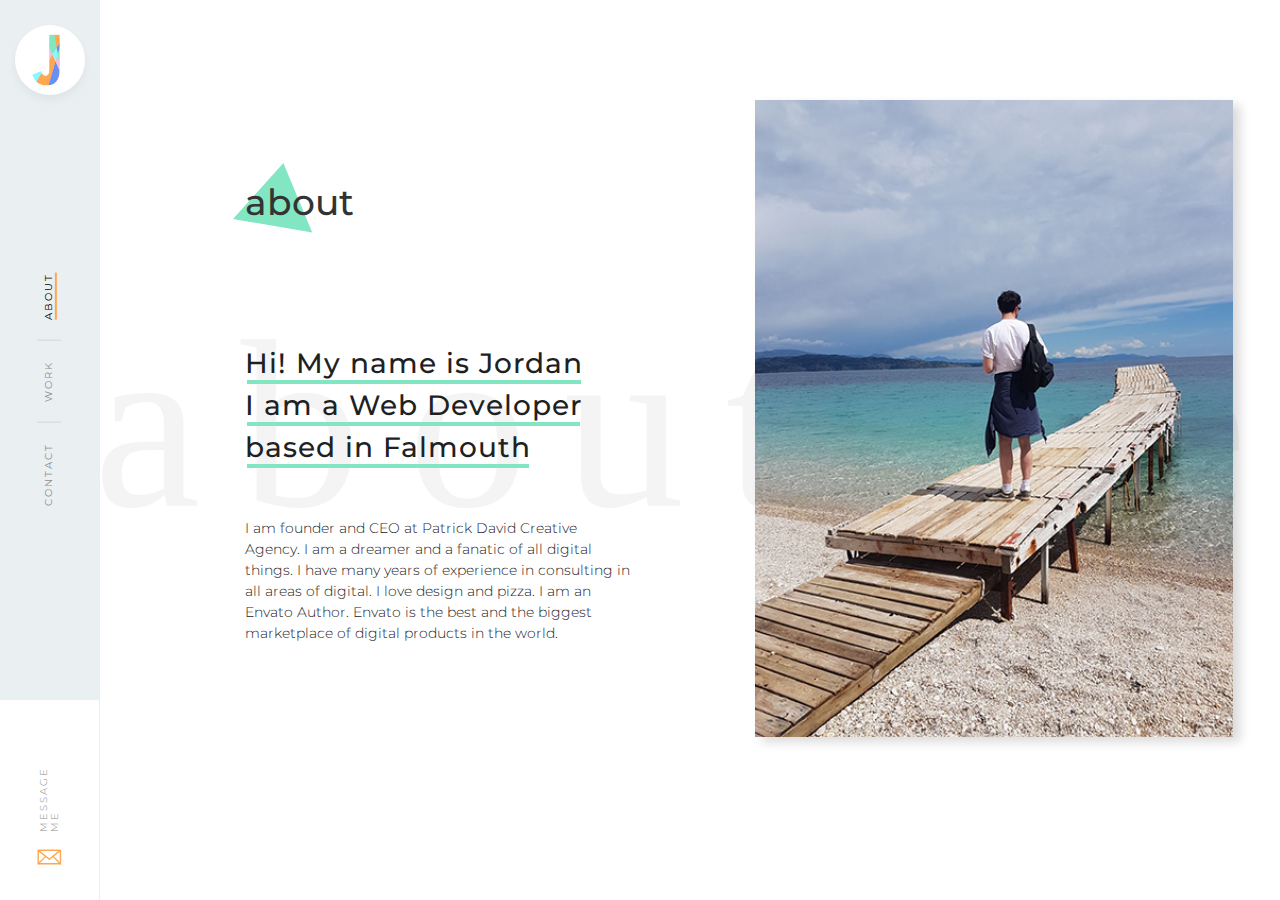
==== about.html @ d9e6fb69 "temporary portfolio" ====
<!DOCTYPE html>
<html lang="en">

  <head>
    <meta charset="utf-8">
    <meta http-equiv="X-UA-Compatible" content="IE=edge">
    <meta name="viewport" content="width=device-width, initial-scale=1">

    <!-- Meta tags to fill out -->
    <meta name="description" content="">
    <meta name="keywords" content="">
    <meta name="author" content="">

    <!-- Other site tags to fill out -->
    <title>Jordan Phillipps | Cornish Web Developer</title>
    <link rel="icon" href="favicon.ico">

    <!-- Main Site Stylesheet -->
    <link rel="stylesheet" href="assets/css/style.css" media="screen" title="Main Style">
    <!-- Main Site Stylesheet -->
    <link rel="stylesheet" href="assets/css/mediaqueries.css" media="screen" title="Main Style">
    <!-- Bootstrap Element Stylesheet -->
    <link rel="stylesheet" href="assets/css/bootstrap-style.css" media="screen">
    <!-- IE10 Viewport Bug Workaround -->
    <link rel="stylesheet" href="assets/css/ie10-viewport-workaround.css" media="screen">

    <!-- Get Bootstrap 3.3.7 CSS from CDN -->
    <link rel="stylesheet" href="https://maxcdn.bootstrapcdn.com/bootstrap/3.3.7/css/bootstrap.min.css" integrity="sha384-BVYiiSIFeK1dGmJRAkycuHAHRg32OmUcww7on3RYdg4Va+PmSTsz/K68vbdEjh4u" crossorigin="anonymous">
    <!-- Get FontAwesome 4.7.0 CSS from CDN -->
    <link rel="stylesheet" href="https://maxcdn.bootstrapcdn.com/font-awesome/4.7.0/css/font-awesome.min.css" integrity="sha384-wvfXpqpZZVQGK6TAh5PVlGOfQNHSoD2xbE+QkPxCAFlNEevoEH3Sl0sibVcOQVnN" crossorigin="anonymous">
    <!-- fonts -->
    <link href="https://fonts.googleapis.com/css?family=Montserrat:300,400,500" rel="stylesheet">
  </head>

  <body>
    <!-- Site Header Section -->

    <header role="banner" id="header">
        <div class="wrapper">
            <a href="index.html">
                <div class="logo">
                    <svg width="100%" height="100%" viewBox="0 0 154 286" version="1.1" xmlns="http://www.w3.org/2000/svg" xmlns:xlink="http://www.w3.org/1999/xlink" xml:space="preserve" style="fill-rule:evenodd;clip-rule:evenodd;stroke-linejoin:round;stroke-miterlimit:1.41421;"><path d="M78.792,282.965c48.427,0 73.364,-33.61 73.364,-82.76l0,-196.716l-57.101,0l0,201.414c0,15.179 -8.674,25.659 -21.323,25.659c-13.01,0 -21.684,-14.094 -24.575,-26.382l-47.343,19.877c8.674,29.635 36.863,58.908 76.978,58.908Z" style="fill:#f5f5f5;fill-rule:nonzero;"/><clipPath id="_clip1"><path d="M78.792,282.965c48.427,0 73.364,-33.61 73.364,-82.76l0,-196.716l-57.101,0l0,201.414c0,15.179 -8.674,25.659 -21.323,25.659c-13.01,0 -21.684,-14.094 -24.575,-26.382l-47.343,19.877c8.674,29.635 36.863,58.908 76.978,58.908Z" clip-rule="nonzero"/></clipPath><g clip-path="url(#_clip1)"><path d="M129.299,148.217l23.359,51.366l-2.701,71.577l-62.55,13.196l41.892,-136.139Z" style="fill:#688ff4;"/><path d="M39.233,280.087l-52.658,-53.45l71.216,-26.215l-18.558,79.665Z" style="fill:#89f8ff;"/><path d="M161.637,182.38l-0.909,21.337l-51.747,-123.462l47.583,-11.423l5.073,113.548Z" style="fill:#82e6c2;"/><path d="M161.116,222.208l-31.735,-72.072l11.844,-41.023l19.891,113.095Z" style="fill:#f2bce0;"/><path d="M114.565,115.015l-22.092,33.348l1.47,-98.497l20.622,65.149Z" style="fill:#f2bce0;"/><path d="M154.147,-3.818l4.951,57.902l-25.132,26.246l-13.908,-79.335l34.089,-4.813Z" style="fill:#ffa750;"/><path d="M135.383,75.896l-22.231,37.383l-52.838,-119.996l57.473,-17.429l17.596,100.042Z" style="fill:#82e6c2;"/><path d="M113.152,113.279l16.229,36.857l-60.287,208.81l-81.135,-35.147l125.193,-210.52Z" style="fill:#ffa750;"/><path d="M141.225,109.113l-5.842,-33.217l32.32,-45.211l-26.478,78.428Z" style="fill:#688ff4;"/><path d="M141.225,109.113l-11.844,41.023l-16.229,-36.857l22.231,-37.383l5.842,33.217Z" style="fill:#89f8ff;"/></g></svg>
                </div>
            </a>
            <nav>
              <ul>
                <li><a href="#">Contact</a></li>
                <li><a href="portfolio.html">Work</a></li>
                <li><a class="active" href="about.html">About</a></li>
              </ul>
            </nav>
        </div>
      
        
         
        <a href="#"><div class="social">
          <h5>Message Me</h5>
          <svg width="100%" height="100%" viewBox="0 0 18 12" version="1.1" xmlns="http://www.w3.org/2000/svg" xmlns:xlink="http://www.w3.org/1999/xlink" xml:space="preserve" style="fill-rule:evenodd;clip-rule:evenodd;stroke-linecap:round;stroke-linejoin:round;stroke-miterlimit:1.41421;"><g><rect x="0.866" y="0.866" width="16.011" height="9.607" style="fill:none;stroke-width:1px;stroke:#ffa750;"/><path d="M8.872,7.271l7.925,-6.405l-15.851,0l7.926,6.405Z" style="fill:none;stroke-width:1px;stroke:#ffa750;"/><path d="M0.946,10.473l5.284,-5.284" style="fill:none;stroke-width:1px;stroke:#ffa750;"/><path d="M16.878,10.473l-5.284,-5.284" style="fill:none;stroke-width:1px;stroke:#ffa750;"/></g></svg>
        </div></a>
        
      
    </header>

    <main>
       <section class="about-me">
            <div class="bg-about">
                <img src="assets/img/aboutbg.svg">
            </div>
           <article>
                <div class="text">
                    <h1>about</h1>

                    <h2>
                        <div class="underline-head">
                            <div>Hi!</div>
                            <div>My</div>
                            <div>name</div>
                            <div>is</div>
                            <div>Jordan</div>
                        </div>
                        <div class="underline-head">
                            <div>I</div>
                            <div>am</div>
                            <div>a</div>
                            <div>Web</div>
                            <div>Developer</div>
                        </div>
                        <div class="underline-head">
                            <div>based</div>
                            <div>in</div>
                            <div>Falmouth</div>
                        </div>
                    </h2>
                    <p>
                        I am founder and CEO at Patrick David Creative Agency. I am a dreamer and a fanatic of all digital things. I have many years of experience in consulting in all areas of digital. I love design and pizza. I am an Envato Author. Envato is the best and the biggest marketplace of digital products in the world.
                    </p>
                    
                </div>
                <figure class="figure">
                    <img src="assets/img/aboutjordan.jpg" alt="Jordan Phillipps Portfolio">
                </figure>
           </article>
       </section>
    </main>

    

    <!-- Page Specific Content Section -->


    <!-- Site Footer Section -->

   

    <!-- Get jQuery 3.1.1 from CDN -->
    <script src="https://ajax.googleapis.com/ajax/libs/jquery/3.1.1/jquery.min.js" integrity="sha384-3ceskX3iaEnIogmQchP8opvBy3Mi7Ce34nWjpBIwVTHfGYWQS9jwHDVRnpKKHJg7" crossorigin="anonymous"></script>
    <!-- Get Bootstrap 3.3.7 JavaScript from CDN -->
    <script src="https://maxcdn.bootstrapcdn.com/bootstrap/3.3.7/js/bootstrap.min.js" integrity="sha384-Tc5IQib027qvyjSMfHjOMaLkfuWVxZxUPnCJA7l2mCWNIpG9mGCD8wGNIcPD7Txa" crossorigin="anonymous"></script>
    <!-- IE10 Viewport Bug Workaround -->
    <script src="assets/js/ie10-viewport-workaround.js"></script>
    <script src="assets/js/script.js"></script>
  </body>

</html>
---- assets/css/style.css ----
/* ==========================================================================
   Main Components
   ========================================================================== */
main {
	width: calc(100% - 100px);
	float: right;
	background-color: #fff;
	z-index: 1;
}

body {
	font-family: 'Montserrat', sans-serif !important;
}

/* ==========================================================================
   Header + Nav
   ========================================================================== */

#header {
	display: -ms-flexbox;
    display: flex;
    -ms-flex-direction: column;
    flex-direction: column;
    position: fixed;
    top: 0;
    left: 0;
    width: 100px;
    height: 100vh;
    background: #eaeff2;
    border-right: 1px solid #ededed;
    z-index: 9999;
}

#header .wrapper {
    position: relative;
    height: calc(100% - 200px);
    padding-top: 25px;
}

#header .logo {
	width: 70px;
	height: 70px;
	background-color: #fff;
	border-radius: 50%;
	position: absolute;
	top: 25px;
	left: 15px;
	box-shadow: 0 5px 10px rgba(0,0,0,.05);
	z-index: 1;
	transform: translateZ(0);
	transition: .4s cubic-bezier(.215,.61,.355,1);
}


#header .logo svg {
	width: 28px;
	height: 52px;
	position: absolute;
	left: 50%;
	top: 50%;
	margin-top: -26px;
	margin-left: -18px;
	transition: .2s ease;
}

#header .logo:hover {
	box-shadow: 0 10px 20px rgba(0,0,0,.1);
	transform: scale(1.05);
}

#header .logo:hover svg {
	transform: rotate(20deg);
}

nav {
	position: absolute;
    top: 102px;
    right: 0;
    bottom: 0;
    left: 0;
}

nav ul {
	display: -ms-flexbox;
    display: flex;
    -ms-flex-direction: row;
    flex-direction: row;
    position: absolute;
    top: calc(50% - 24px);
    left: calc(100% - 50px);
    transform: translateX(-50%) rotate(-90deg);
    margin:0;
    padding: 0;
}

nav ul li {
	list-style: none;
	padding: 5px 20px;
	font-size: 10px;
	text-transform: uppercase;
	letter-spacing: 2px;
	font-weight: 400;
}

nav li:nth-child(2) {
    border-right: 1px solid #d1d6da;
    border-left: 1px solid #d1d6da;
}

nav li a {
	color: #8e8e8e;
	text-decoration: none;
	border-bottom: 2px solid transparent;
	transition: 0.2s ease;
}

nav li a:hover, 
nav li a:active {
	color: #000;
	border-bottom: 2px solid #ffa750;
	text-decoration: none;
}

nav li a.active {
	color: #000;
	border-bottom: 2px solid #ffa750;
	text-decoration: none;
}

nav ul li:nth-child(3) {
    -ms-flex-order: 1;
    order: 1;
}

.social {
	position: absolute;
	bottom: 0;
	left: 0;
	width: 99px;
	height: 200px;
	background-color: #fff;
}

.social h5 {
	display: -ms-flexbox;
    display: flex;
    -ms-flex-direction: row;
    flex-direction: row;
    position: absolute;
    top: calc(50% - 24px);
    left: calc(100% - 50px);
    transform: translateX(-50%) rotate(-90deg);
    margin: 0;
    padding:0;
    color: #8E8E8E;
    font-weight: 300;
    letter-spacing: 2px;
    font-size: 10px;
    margin-bottom: 20px;
    text-transform: uppercase;
    width: 90px;
    transition: .4s ease;
}
.social svg {
	width: 25px;
	height: 25px;
	left: 50%;
	position: absolute;
	margin-left: -12.5px;
	bottom: 30px;
	transition: .4s ease;
}

.social:hover svg {
	transform: translateY(-3px);
}

.social:hover h5 {
	transform: translateX(-50%) translateY(3px) rotate(-90deg);
}

/* ==========================================================================
   Hero 
   ========================================================================== */

.hero-overlay {
	background-image: url(../img/me.jpg);
	background-size: cover;
	height: 100vh;
	width: 100%;
	background-position: right;
	float: right;
	
}

.hero-overlay .grid {
	background-image: url(../img/guides.svg);
	position: absolute;
	top: 0;
	left:0;
	right: 0;
	bottom: 0;
	background-repeat: no-repeat;
	background-size: cover;
	transform: translateX(-100px);
	transition: 1s;
}

.hero-overlay .design {
	position: absolute;
	top: 50%;
	left: 50%;
	transform: translate(-50%, -50%);
	z-index: 1;
	width: 100%;
	height: auto;
	overflow: hidden;
	opacity: 0;
	transition: opacity .8s ease;
}

.hero-overlay .design svg {
	width: 140%;
	height: auto;
	transform:translate(-5%);

}

.hero-overlay .circle {
	position: absolute;
	top: 50%;
	left: 50%;
	margin-left: -130px;
	margin-top: -130px;
	width: 260px;
	height: 260px;
	background-color: #1D221F;
	border-radius: 50%;
	z-index: 2;
	box-shadow: 0 15px 10px rgba(0,0,0,.07);
	transition: transform 1s cubic-bezier(0.24,-0.37, 0, 1.36);
	transform: translateX(-4000px);

}

.hero-overlay .text {
	position: absolute;
	top: 50%;
	left: 50%;
	transform: translate(-50%,-50%);
	z-index: 3;
	text-align: center;
}

.hero-overlay .text h1 {
	color: #ffa750;
	font-size:2.5em;
	letter-spacing: 2px;
	font-weight: 800;
	transition: .5s ease;
	transform: translateY(-2000px);
}

.hero-overlay .text h1:after {
	content: '';
	display: block;
	height: 6px;
	width: 100%;
	background-color: #ffa750;
	margin:10px 0 20px 0;

}

.hero-overlay .text h2 {
	color: #fff;
	font-size:1.3em;
	letter-spacing: 2px;
	font-weight: 400;
	transition: .5s ease;
	transform: translateY(2000px);
}

.hero-overlay .social-media ul {
	position: absolute;
	bottom:20px;
	right: 50px;
}

.social-media li {
	font-size: 1em;
	letter-spacing: 2px;
	font-weight: 400;
	display: inline-block;
	text-decoration: none;
	transition: .4s ease;
	margin-right: 15px;
	border-bottom: 2px solid transparent;
}

.social-media li:hover {
	border-bottom: 2px solid #ffa750;
	text-decoration: none;
}

.social-media li:last-child {
	margin-right: 0;
}

.social-media li a {
	color: #fff;
}

.social-media li a:hover {
	text-decoration: none;
}

/* ==========================================================================
   About Me 
   ========================================================================== */

.about-me {
	position: relative;
	padding: 100px 4%;
	background-color: #fff;
	z-index: 2;
}

.about-me .bg-about {
	position: absolute;
    top: 50%;
    left: 50%;
    transform: translate(-50%, -50%);
    z-index: 1;
    width: 100%;
    height: auto;
    overflow: hidden;
    z-index: -1;
}

.about-me article {
    display: -ms-flexbox;
    display: flex;
    -ms-flex-direction: row;
    flex-direction: row;
    -ms-flex-pack: justify;
    justify-content: space-between;
    flex-flow: row wrap;
}

.about-me .text {
	display: -ms-flexbox;
    display: flex;
    -ms-flex-direction: column;
    flex-direction: column;
    -ms-flex-pack: center;
    justify-content: center;
    width: 36%;
    text-align: center;
    margin-left: 9%;
}

.about-me h1 {
	position: relative;
	text-align: left;
	margin:0;
	margin-bottom: 100px;
}

.about-me h1:before {
	content: '';
    background-image: url(../img/about.svg);
    width: 16px;
    position: absolute;
    left: -12px;
    top: -20px;
    background-repeat: no-repeat;
    height: 70px;
    width: 90px;
    z-index: -1;
}

.about-me h2 {
	font-size: 2em;
	font-weight: 500;
	text-align: start;
	line-height: 1.5em;
	letter-spacing: 1px;
	color: #1d221F;
}

.about-me .underline-head {
	display: inline-block;
	vertical-align: top;
	text-align: start;
	position: relative;
	overflow:hidden;
}

.about-me .underline-head:after {
	content: "";
    position: absolute;
    right: 2px;
    bottom: 0;
    left: 2px;
    height: 4px;
    background: #82E6C2;
    transform-origin: left center;
    transition: transform 1s cubic-bezier(.25,.46,.45,.94) .2s;
    z-index: -1;
}

.about-me .underline-head div {
	display: inline-block;
	position: relative;
}

.about-me p {
	font-size: 1em;
	font-weight: 300;
	line-height: 1.5em;
	color: #1d221F;
	text-align: start;
	margin-top: 40px;
}

.about-me .figure {
	width: 44%;
    position: relative;
   display: -ms-flexbox;
    display: flex;
    -ms-flex-direction: column;
    flex-direction: column;
    -ms-flex-pack: center;
    justify-content: center;

}

.about-me .figure img {
	display: block;
	width: 100%;
	box-shadow: 7px 5px 10px rgba(0,0,0,0.15);
}

/* ==========================================================================
   Portfolio
   ========================================================================== */

.portfolio {
	position: relative;
	padding:100px 4%;
	background-color: #fff;
}

.portfolio .bg-port {
	position: absolute;
    top: 50%;
    left: 50%;
    transform: translate(-50%, -50%);
    z-index: 1;
    width: 100%;
    height: auto;
    overflow: hidden;
    z-index: 1;
}

.portfolio .title {
	padding: 20px 5%;
	position: relative;
	z-index: 2;
}

.portfolio .title h1 {
	position: relative;
	text-align: left;
	margin:0;
	margin-bottom: 50px;
	z-index: 1;
}

.portfolio .title h1:before {
	content: '';
    background-image: url(../img/work.svg);
    width: 16px;
    position: absolute;
    left: -5px;
    top: -20px;
    background-repeat: no-repeat;
    height: 70px;
    width: 90px;
    z-index:-1;
}

.portfolio .title p {
	font-size: 1.4em;
	font-weight: 500;
	margin-bottom: 20px;
}

.portfolio .wrapper {
	display: grid;
	display: -ms-grid;
	grid-template-columns:repeat(2, 1fr);
	-ms-grid-columns:repeat(2, 1fr);
	grid-gap:1em;
	padding: 0 5%;
	position: relative;
	z-index: 2;
}

.portfolio .wrapper > div {
	background-color: #ddd;
}

.project-wrapper {
	position: relative;
	width: 100%;
	height: 300px;
	overflow: hidden;
}

.project-wrapper .title {
    position: absolute;
    top: 50%;
    left: 50%;
    transform: translate(-50%,-50%);
    color: #fff;
    font-weight: 800;
    font-size: 2em;
    width: 100%;
    text-align: center;
}

.project-wrapper .project {
    position: absolute;
    top: 0;
    left: 0;
    right: 0;
    bottom: 0;
}

.project-wrapper .project .bg {
	background-size: cover;
    background-position: 0 0;
    position: absolute;
    width: calc(100% + 20px);
    height: 100%;
    filter: contrast(150%);
    transition: transform .3s ease-in-out;
}

.project-wrapper:hover .project .bg {
    transform: translateX(-20px);
}

.project-wrapper .project svg {
	position: absolute;
    top: 0;
    right: 0;
    left: 0;
    bottom: 0;
    transform: scale(1.5);
    transition: transform .3s ease-in-out;
    height: 100%;
    opacity: .7;
}

.project-wrapper:hover .project svg {
	transform: scale(1.7);
}

.project-wrapper .project .overlay {
    position: absolute;
    top: 0;
    bottom:0;
    left: 0;
    right: 0;
    opacity: .5;
    z-index: 1;
}

.project-wrapper .project .title h3 {
	margin: 0 0 10px 0;
	transition: transform .3s ease;

}

.project-wrapper .project .title h3:after {
	content: '';
	display: block;
	height: 3px;
	width: 40px;
	background-color: #fff;
	margin: 10px auto 0;
}

.project-wrapper .project .title span {
	font-size: .5em;
	font-weight: 300;
	opacity: 0;
	transition: opacity .3s ease, transform .3s ease;
	display: block;
	margin-top: -20px;
}

.project-wrapper:hover .project .title h3 {
	transform: translateY(-10px);
}

.project-wrapper:hover .project .title span {
	opacity: 1;
	transform: translateY(20px);
}
---- assets/css/mediaqueries.css ----
@media (min-width: 320px) and (max-width: 767px) {

	/** MAIN COMPONENTS **/

	main {
		width: 100%;
		float: right;
	}

	html {
		background: #eaeff2;
		padding-top:93px;
	}

	/** HEADER & NAV **/

	#header {
		display: -ms-flexbox;
	    display: flex;
	    -ms-flex-direction: column;
	    flex-direction: column;
	    position: fixed;
	    top: 0;
	    left: 0;
	    width: 100%;
	    height: 46px;
	    background: #eaeff2;
	    border-right: none;
	    border-bottom: 1px solid #d1d6da;
	}

	#header .wrapper {
	    position: relative;
	    height: 46px;
	    padding-top: 0;
	}

	#header .logo {
		width: 70px;
		height: 70px;
		background-color: #fff;
		border-radius: 50%;
		position: absolute;
		top: 58px;
		left: calc(50% - 35px);
		box-shadow: 0 -3px 10px rgba(0,0,0,.05);
		z-index: 1;
		transition: .4s cubic-bezier(.215,.61,.355,1);
	}

	#header .logo.shrink {
    	transform-origin: 50% -200%;
    	transform: translate3d(0,-50px,0) scale(.5);
	}

	nav {
		top: 0;
		background: #fff;
	}

	nav ul {
		position: static;
		height: 100%;
		transform: none;
	}

	nav ul li {
		flex: 1;
		padding: 0;
		text-align: center;
	}

	nav ul li:nth-child(3) {
	    -ms-flex-order: initial;
	    order: initial;
	}

	nav li a {
		height: 100%;
		position: relative;
		white-space: nowrap;
		display: block;
		margin:0;
		padding: 0;
		line-height: 44px;
	}

	.social {
		display: none;
	}

	/** HOME HERO **/


	.hero-overlay .grid {
		display: none;
	}

	.hero-overlay .circle {
		margin-left: -90px;
		margin-top: -90px;
		width: 180px;
		height: 180px;
	}

	.hero-overlay .text h1 {
		font-size: 2em;
	}

	.hero-overlay .text h2 {
		font-size: 1em;
	}

	.hero-overlay .social-media ul {
		margin:0;
		padding: 0;
		right: 0;
		left: 0;
		width: 100%;
		text-align: center;
	}

	.social-media li {
		font-size: .8em;
	}


	/** ABOUT PAGE **/

	.about-me .text {
	    width: 100%;
	    margin-left: 9%;
	}

	.about-me .figure {
		width: 100%;
		margin-right: 20%;
		margin-top: 50px;
	}

	.about-me h2 {
		font-size: 1.5em;
	}

	.about-me .bg-about {
		position: absolute;
	    top: 75%;
	    left: 90%;
	    transform: translate(-50%, -50%) rotate(-90deg);
	    z-index: 1;
	    width: 100%;
	    height: auto;
	    overflow: hidden;
	    z-index: -1;
	}

	.about-me .figure img {
		box-shadow: 3px 3px 10px rgba(0,0,0,0.15);
	}

	/** PORTFOLIO PAGE **/

	.portfolio .title p {
		font-size: 1.2em;
	}

	.portfolio .wrapper {
		grid-template-columns:repeat(1, 1fr);
		-ms-grid-columns:repeat(1, 1fr);
	}

	.project-wrapper {
		height: 250px
	}
}


@media (min-width: 1440px) {

	/*** NAV ***/

	nav ul li {
		padding: 5px 30px;
	}


	/** PORTFOLIO PAGE **/

	.portfolio {
		padding: 100px 10%;
	}
}
---- assets/css/ie10-viewport-workaround.css ----
@-ms-viewport       { width: device-width; }
@-o-viewport        { width: device-width; }
@viewport           { width: device-width; }
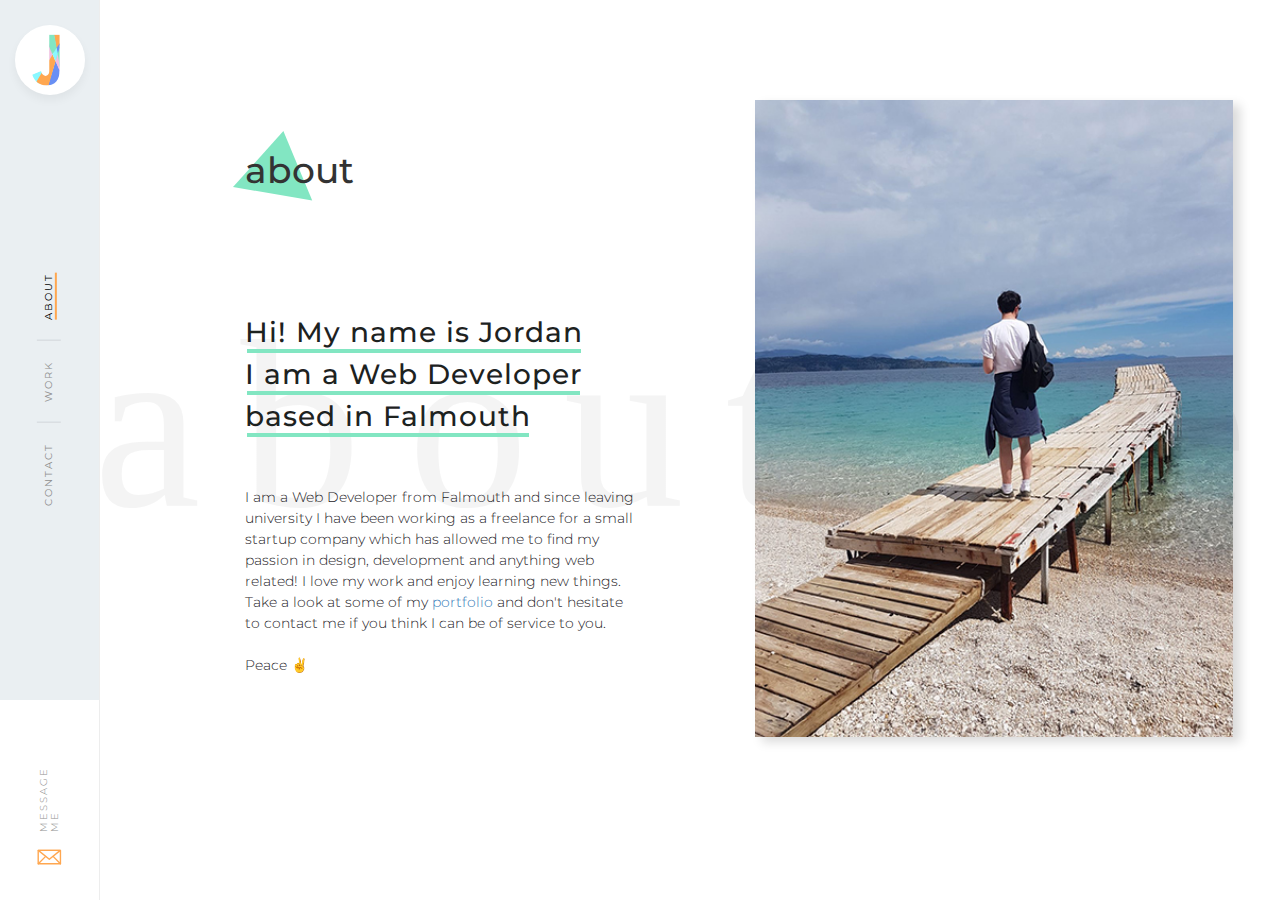
==== commit 0d184373: "temporary portfolio files" ====
--- a/about.html
+++ b/about.html
@@ -53,7 +53,7 @@
       
         
          
-        <a href="#"><div class="social">
+        <a href="mailto:jordphillipps@hotmail.com?subject=Hi Jordan!"><div class="social">
           <h5>Message Me</h5>
           <svg width="100%" height="100%" viewBox="0 0 18 12" version="1.1" xmlns="http://www.w3.org/2000/svg" xmlns:xlink="http://www.w3.org/1999/xlink" xml:space="preserve" style="fill-rule:evenodd;clip-rule:evenodd;stroke-linecap:round;stroke-linejoin:round;stroke-miterlimit:1.41421;"><g><rect x="0.866" y="0.866" width="16.011" height="9.607" style="fill:none;stroke-width:1px;stroke:#ffa750;"/><path d="M8.872,7.271l7.925,-6.405l-15.851,0l7.926,6.405Z" style="fill:none;stroke-width:1px;stroke:#ffa750;"/><path d="M0.946,10.473l5.284,-5.284" style="fill:none;stroke-width:1px;stroke:#ffa750;"/><path d="M16.878,10.473l-5.284,-5.284" style="fill:none;stroke-width:1px;stroke:#ffa750;"/></g></svg>
         </div></a>
@@ -92,7 +92,9 @@
                         </div>
                     </h2>
                     <p>
-                        I am founder and CEO at Patrick David Creative Agency. I am a dreamer and a fanatic of all digital things. I have many years of experience in consulting in all areas of digital. I love design and pizza. I am an Envato Author. Envato is the best and the biggest marketplace of digital products in the world.
+                        I am a Web Developer from Falmouth and since leaving university I have been working as a freelance for a small startup company which has allowed me to find my passion in design, development and anything web related! I love my work and enjoy learning new things. Take a look at some of my <a href="portfolio.html">portfolio</a> and don't hesitate to contact me if you think I can be of service to you. 
+                        <br><br>
+                        Peace ✌
                     </p>
                     
                 </div>
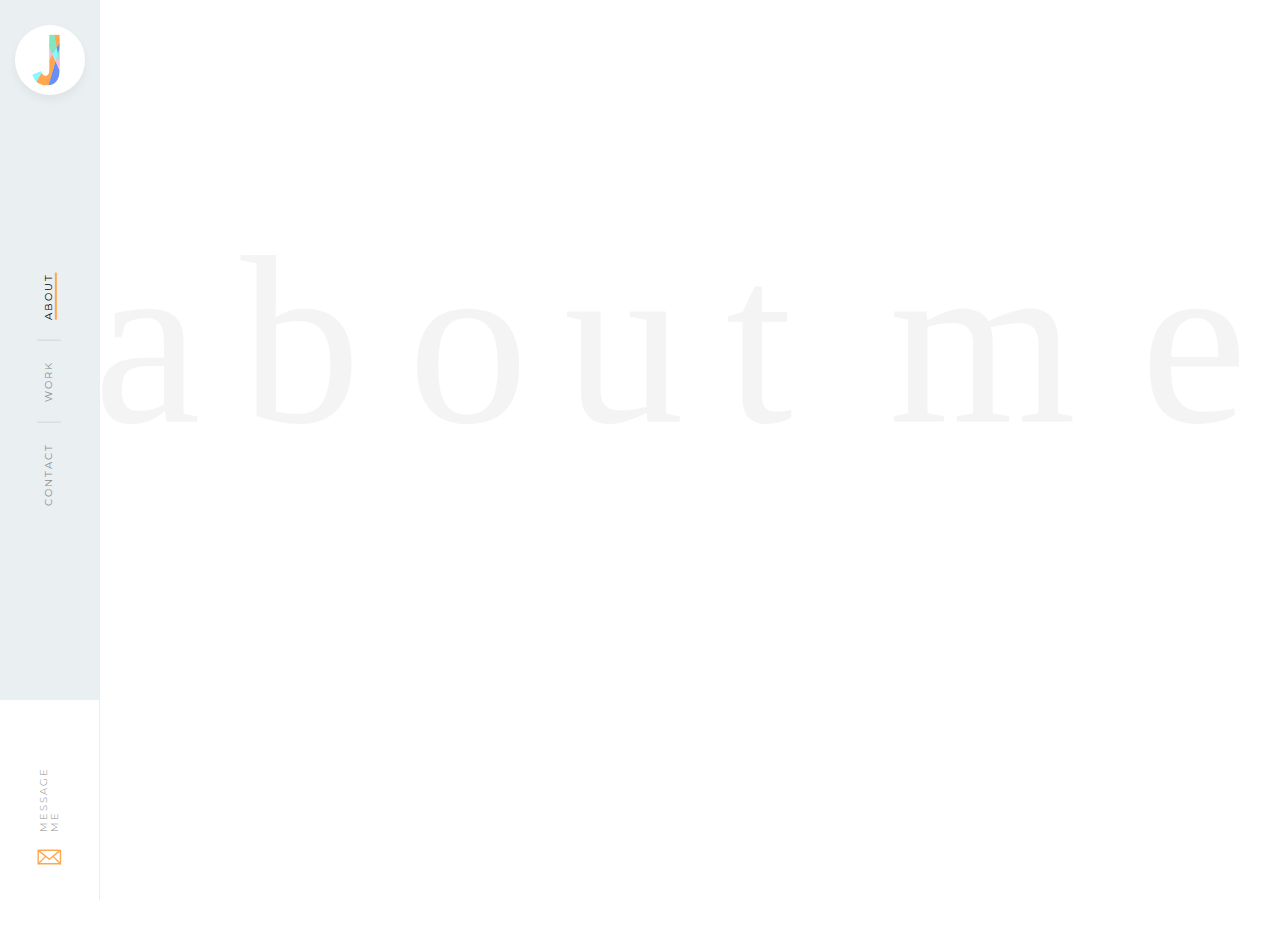
==== commit 08f5f751: "temporary animations" ====
--- a/about.html
+++ b/about.html
@@ -53,7 +53,7 @@
       
         
          
-        <a href="mailto:jordphillipps@hotmail.com?subject=Hi Jordan!"><div class="social">
+        <a href="mailto:hello@jordanphillipps.co.uk?subject=Hi Jordan!"><div class="social">
           <h5>Message Me</h5>
           <svg width="100%" height="100%" viewBox="0 0 18 12" version="1.1" xmlns="http://www.w3.org/2000/svg" xmlns:xlink="http://www.w3.org/1999/xlink" xml:space="preserve" style="fill-rule:evenodd;clip-rule:evenodd;stroke-linecap:round;stroke-linejoin:round;stroke-miterlimit:1.41421;"><g><rect x="0.866" y="0.866" width="16.011" height="9.607" style="fill:none;stroke-width:1px;stroke:#ffa750;"/><path d="M8.872,7.271l7.925,-6.405l-15.851,0l7.926,6.405Z" style="fill:none;stroke-width:1px;stroke:#ffa750;"/><path d="M0.946,10.473l5.284,-5.284" style="fill:none;stroke-width:1px;stroke:#ffa750;"/><path d="M16.878,10.473l-5.284,-5.284" style="fill:none;stroke-width:1px;stroke:#ffa750;"/></g></svg>
         </div></a>
@@ -63,9 +63,7 @@
 
     <main>
        <section class="about-me">
-            <div class="bg-about">
-                <img src="assets/img/aboutbg.svg">
-            </div>
+            <div class="bg-about"></div>
            <article>
                 <div class="text">
                     <h1>about</h1>
--- a/assets/css/style.css
+++ b/assets/css/style.css
@@ -327,14 +327,18 @@
 
 .about-me .bg-about {
 	position: absolute;
-    top: 50%;
-    left: 50%;
-    transform: translate(-50%, -50%);
+    top: 10%;
+    left: 0;
     z-index: 1;
     width: 100%;
     height: auto;
     overflow: hidden;
     z-index: -1;
+    background: url(../img/aboutbg.svg);
+    background-position: center;
+    background-repeat: no-repeat;
+    height: 500px;
+    width: 100%;
 }
 
 .about-me article {
@@ -357,6 +361,14 @@
     width: 36%;
     text-align: center;
     margin-left: 9%;
+    opacity: 0;
+    transform: translateY(200px);
+    transition: 0.5s ease-in-out;
+}
+
+.about-me .text.show {
+	opacity: 1;
+	transform: translateY(0px);
 }
 
 .about-me h1 {
@@ -432,7 +444,14 @@
     flex-direction: column;
     -ms-flex-pack: center;
     justify-content: center;
-
+    opacity: 0;
+    transform: translateY(200px);
+    transition: .8s ease-in-out;
+}
+
+.about-me .figure.show {
+	transform: translateY(0px);
+	opacity: 1;
 }
 
 .about-me .figure img {
@@ -449,24 +468,38 @@
 	position: relative;
 	padding:100px 4%;
 	background-color: #fff;
+	overflow: hidden;
 }
 
 .portfolio .bg-port {
 	position: absolute;
-    top: 50%;
-    left: 50%;
-    transform: translate(-50%, -50%);
+    top: 10%;
+    left: 0;
     z-index: 1;
     width: 100%;
     height: auto;
     overflow: hidden;
     z-index: 1;
+    background: url(../img/project.svg);
+    background-position: center;
+    background-repeat: no-repeat;
+    height: 500px;
+    width: 100%;
 }
 
 .portfolio .title {
 	padding: 20px 5%;
 	position: relative;
 	z-index: 2;
+}
+
+.portfolio .title {
+	transform: translateY(100px);
+	transition: all .5s ease-in-out;
+}
+
+.portfolio .title.move-in {
+	transform: translateY(0px);
 }
 
 .portfolio .title h1 {
@@ -509,6 +542,15 @@
 
 .portfolio .wrapper > div {
 	background-color: #ddd;
+	opacity: 0;
+	transform: translateY(300px) scale(.5);
+	transition: all .5s ease-in-out;
+	position: relative;
+}
+
+.portfolio .wrapper > div.is-showing {
+	opacity: 1;
+	transform: translateY(0px) scale(1);
 }
 
 .project-wrapper {
